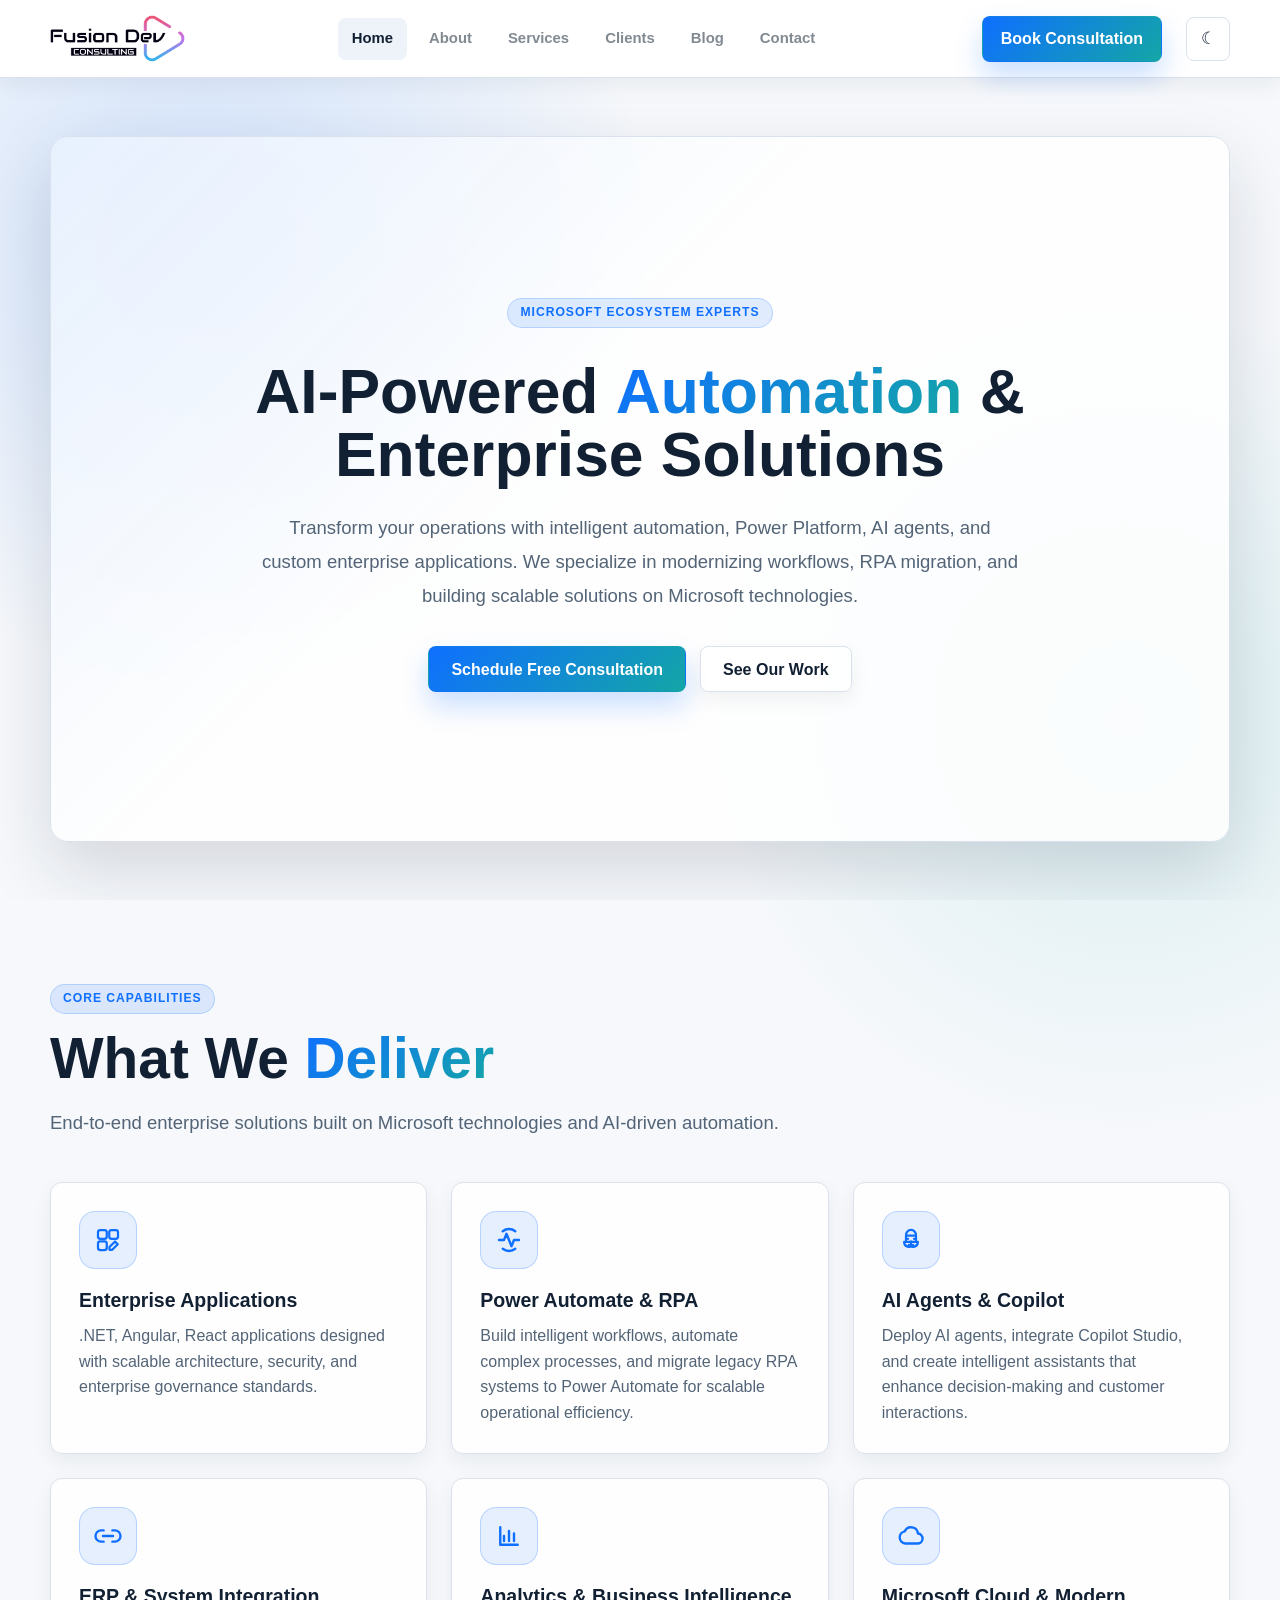
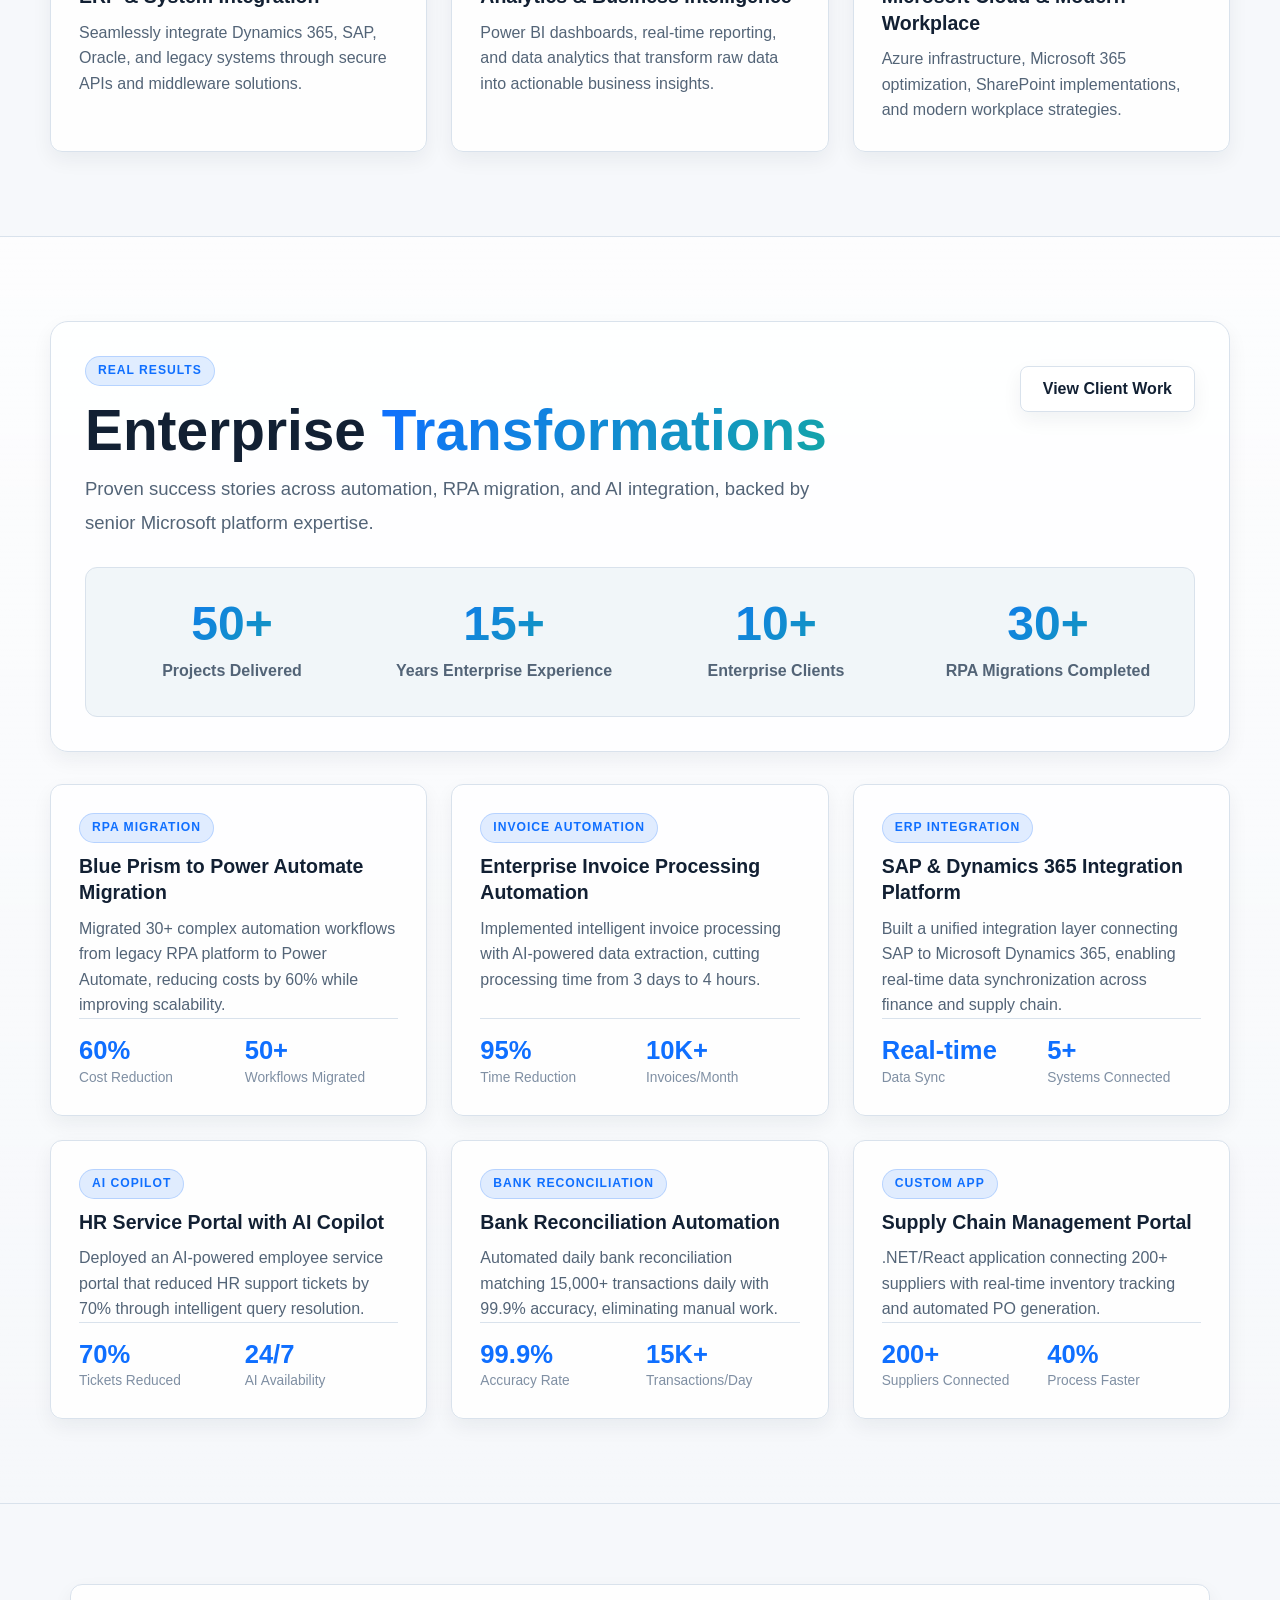
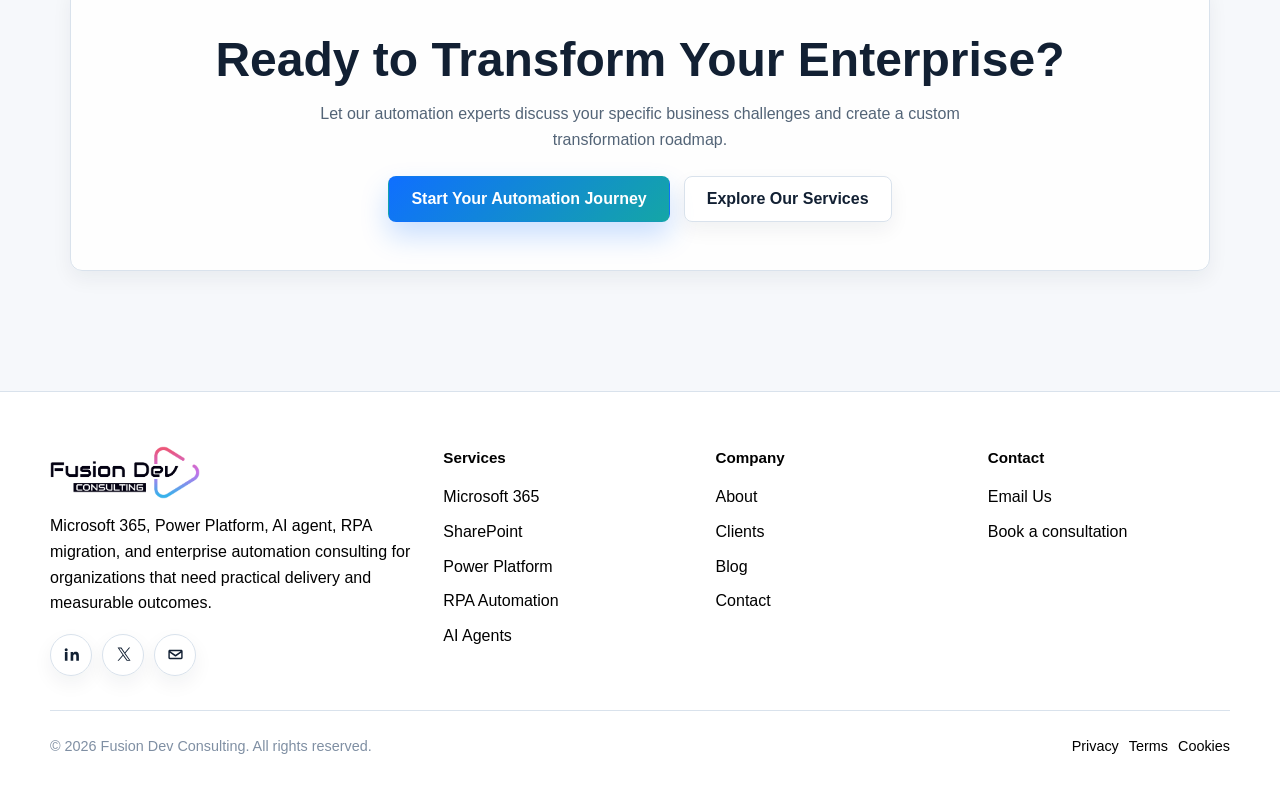
==== index.html @ 46ef92c8 "Add files via upload" ====
<!DOCTYPE html>
<html lang="en">
<head>
    <meta charset="UTF-8">
    <meta name="viewport" content="width=device-width, initial-scale=1.0">
    <title>Power Automate & AI Automation | Microsoft Enterprise Solutions | Fusion Dev</title>
    <meta name="description" content="Expert Microsoft Power Platform, RPA migration, and AI automation solutions for enterprise businesses. Power Automate, AI Agents, .NET development.">
    <link rel="stylesheet" href="style-premium.css">
</head>
<body>
    <!-- NAVIGATION -->
    <nav>
        <a href="index.html" class="nav-logo">
            <img src="Images/Logo.png" alt="Fusion Dev">
   
        </a>

        <ul class="nav-links">
            <li><a href="index.html">Home</a></li>
            <li><a href="about.html">About</a></li>
            <li><a href="services.html">Services</a></li>
            <li><a href="clients.html">Clients</a></li>
            <li><a href="https://www.fusiondevconsulting.ai/">Blog</a></li>
            <li><a href="contact.html">Contact</a></li>
        </ul>

        <a href="contact.html" class="nav-cta">Book Consultation</a>

        <button class="hamburger">
            <span></span>
            <span></span>
            <span></span>
        </button>
    </nav>

    <!-- HERO SECTION -->
    <section class="hero">
        <div class="hero-content">
            <span class="hero-pretitle">Microsoft Ecosystem Experts</span>
            <h1 class="hero-title">AI-Powered <strong>Automation</strong> & Enterprise Solutions</h1>
            <p class="hero-description">
                Transform your operations with intelligent automation, Power Platform, AI agents, and custom enterprise applications. We specialize in modernizing workflows, RPA migration, and building scalable solutions on Microsoft technologies.
            </p>
            <div class="hero-cta">
                <a href="contact.html" class="btn-primary">Schedule Free Consultation</a>
                <a href="#case-studies" class="btn-secondary">See Our Work</a>
            </div>
        </div>
    </section>

    <!-- SERVICES SECTION -->
    <section id="services">
        <div class="container">
            <span class="section-pretitle">Core Capabilities</span>
            <h2 class="section-title">What We <strong>Deliver</strong></h2>
            <p class="section-description">
                End-to-end enterprise solutions built on Microsoft technologies and AI-driven automation.
            </p>

            <div class="features-grid">
                <div class="feature-card">
                    <span class="feature-icon" data-icon="apps"></span>
                    <h3 class="feature-title">Enterprise Applications</h3>
                    <p class="feature-description">.NET, Angular, React applications designed with scalable architecture, security, and enterprise governance standards.</p>
                </div>
                <div class="feature-card">
                    <span class="feature-icon" data-icon="automate"></span>
                    <h3 class="feature-title">Power Automate & RPA</h3>
                    <p class="feature-description">Build intelligent workflows, automate complex processes, and migrate legacy RPA systems to Power Automate for scalable operational efficiency.</p>
                </div>

                <div class="feature-card">
                    <span class="feature-icon" data-icon="ai"></span>
                    <h3 class="feature-title">AI Agents & Copilot</h3>
                    <p class="feature-description">Deploy AI agents, integrate Copilot Studio, and create intelligent assistants that enhance decision-making and customer interactions.</p>
                </div>



                <div class="feature-card">
                    <span class="feature-icon" data-icon="integration"></span>
                    <h3 class="feature-title">ERP & System Integration</h3>
                    <p class="feature-description">Seamlessly integrate Dynamics 365, SAP, Oracle, and legacy systems through secure APIs and middleware solutions.</p>
                </div>

                <div class="feature-card">
                    <span class="feature-icon" data-icon="analytics"></span>
                    <h3 class="feature-title">Analytics & Business Intelligence</h3>
                    <p class="feature-description">Power BI dashboards, real-time reporting, and data analytics that transform raw data into actionable business insights.</p>
                </div>

                <div class="feature-card">
                    <span class="feature-icon" data-icon="cloud"></span>
                    <h3 class="feature-title">Microsoft Cloud & Modern Workplace</h3>
                    <p class="feature-description">Azure infrastructure, Microsoft 365 optimization, SharePoint implementations, and modern workplace strategies.</p>
                </div>
            </div>
        </div>
    </section>

    <!-- CASE STUDIES SECTION -->
    <section id="case-studies" class="case-studies-section">
        <div class="container">
            <div class="proof-panel">
                <div class="proof-header">
                    <div>
                        <span class="section-pretitle">Real Results</span>
                        <h2 class="section-title">Enterprise <strong>Transformations</strong></h2>
                        <p class="section-description">
                            Proven success stories across automation, RPA migration, and AI integration, backed by senior Microsoft platform expertise.
                        </p>
                    </div>
                    <a href="clients.html" class="btn-secondary">View Client Work</a>
                </div>

                <div class="trust-grid">
                    <div class="trust-item">
                        <div class="trust-number">50+</div>
                        <div class="trust-label">Projects Delivered</div>
                    </div>
                    <div class="trust-item">
                        <div class="trust-number">15+</div>
                        <div class="trust-label">Years Enterprise Experience</div>
                    </div>
                    <div class="trust-item">
                        <div class="trust-number">10+</div>
                        <div class="trust-label">Enterprise Clients</div>
                    </div>
                    <div class="trust-item">
                        <div class="trust-number">30+</div>
                        <div class="trust-label">RPA Migrations Completed</div>
                    </div>
                </div>
            </div>

            <div class="case-study-grid">
                <div class="case-study-card">
                    <span class="case-study-tag">RPA MIGRATION</span>
                    <h3 class="case-study-title">Blue Prism to Power Automate Migration</h3>
                    <p class="case-study-description">Migrated 30+ complex automation workflows from legacy RPA platform to Power Automate, reducing costs by 60% while improving scalability.</p>
                    <div class="case-study-result">
                        <div class="result-item">
                            <div class="result-metric">60%</div>
                            <div class="result-label">Cost Reduction</div>
                        </div>
                        <div class="result-item">
                            <div class="result-metric">50+</div>
                            <div class="result-label">Workflows Migrated</div>
                        </div>
                    </div>
                </div>

                <div class="case-study-card">
                    <span class="case-study-tag">INVOICE AUTOMATION</span>
                    <h3 class="case-study-title">Enterprise Invoice Processing Automation</h3>
                    <p class="case-study-description">Implemented intelligent invoice processing with AI-powered data extraction, cutting processing time from 3 days to 4 hours.</p>
                    <div class="case-study-result">
                        <div class="result-item">
                            <div class="result-metric">95%</div>
                            <div class="result-label">Time Reduction</div>
                        </div>
                        <div class="result-item">
                            <div class="result-metric">10K+</div>
                            <div class="result-label">Invoices/Month</div>
                        </div>
                    </div>
                </div>

                <div class="case-study-card">
                    <span class="case-study-tag">ERP INTEGRATION</span>
                    <h3 class="case-study-title">SAP & Dynamics 365 Integration Platform</h3>
                    <p class="case-study-description">Built a unified integration layer connecting SAP to Microsoft Dynamics 365, enabling real-time data synchronization across finance and supply chain.</p>
                    <div class="case-study-result">
                        <div class="result-item">
                            <div class="result-metric">Real-time</div>
                            <div class="result-label">Data Sync</div>
                        </div>
                        <div class="result-item">
                            <div class="result-metric">5+</div>
                            <div class="result-label">Systems Connected</div>
                        </div>
                    </div>
                </div>

                <div class="case-study-card">
                    <span class="case-study-tag">AI COPILOT</span>
                    <h3 class="case-study-title">HR Service Portal with AI Copilot</h3>
                    <p class="case-study-description">Deployed an AI-powered employee service portal that reduced HR support tickets by 70% through intelligent query resolution.</p>
                    <div class="case-study-result">
                        <div class="result-item">
                            <div class="result-metric">70%</div>
                            <div class="result-label">Tickets Reduced</div>
                        </div>
                        <div class="result-item">
                            <div class="result-metric">24/7</div>
                            <div class="result-label">AI Availability</div>
                        </div>
                    </div>
                </div>

                <div class="case-study-card">
                    <span class="case-study-tag">BANK RECONCILIATION</span>
                    <h3 class="case-study-title">Bank Reconciliation Automation</h3>
                    <p class="case-study-description">Automated daily bank reconciliation matching 15,000+ transactions daily with 99.9% accuracy, eliminating manual work.</p>
                    <div class="case-study-result">
                        <div class="result-item">
                            <div class="result-metric">99.9%</div>
                            <div class="result-label">Accuracy Rate</div>
                        </div>
                        <div class="result-item">
                            <div class="result-metric">15K+</div>
                            <div class="result-label">Transactions/Day</div>
                        </div>
                    </div>
                </div>

                <div class="case-study-card">
                    <span class="case-study-tag">CUSTOM APP</span>
                    <h3 class="case-study-title">Supply Chain Management Portal</h3>
                    <p class="case-study-description">.NET/React application connecting 200+ suppliers with real-time inventory tracking and automated PO generation.</p>
                    <div class="case-study-result">
                        <div class="result-item">
                            <div class="result-metric">200+</div>
                            <div class="result-label">Suppliers Connected</div>
                        </div>
                        <div class="result-item">
                            <div class="result-metric">40%</div>
                            <div class="result-label">Process Faster</div>
                        </div>
                    </div>
                </div>
            </div>
        </div>
    </section>

    <!-- CTA SECTION -->
    <section style="padding: 80px 0;">
        <div class="container">
            <div class="cta-section">
                <h2>Ready to Transform Your Enterprise?</h2>
                <p>Let our automation experts discuss your specific business challenges and create a custom transformation roadmap.</p>
                <div class="cta-buttons">
                    <a href="contact.html" class="btn-primary">Start Your Automation Journey</a>
                    <a href="contact.html" class="btn-secondary">Explore Our Services</a>
                </div>
            </div>
        </div>
    </section>

    <footer></footer>

<script src="main.js"></script>
</body>
</html>
---- style-premium.css ----
/* Fusion Dev - professional responsive website system */

:root {
    color-scheme: light;
    --bg-primary: #f6f8fb;
    --bg-secondary: #ffffff;
    --bg-soft: #edf3f8;
    --surface: rgba(255, 255, 255, 0.86);
    --surface-strong: #ffffff;
    --border: #d9e2ec;
    --border-strong: #c5d0dc;
    --text-primary: #122033;
    --text-secondary: #536477;
    --text-muted: #7f8fa3;
    --accent-primary: #0f6fff;
    --accent-hover: #0a5edb;
    --accent-secondary: #14a6a6;
    --success: #0f9f6e;
    --warning: #c78217;
    --shadow-sm: 0 8px 20px rgba(18, 32, 51, 0.06);
    --shadow-md: 0 18px 42px rgba(18, 32, 51, 0.10);
    --shadow-lg: 0 28px 70px rgba(18, 32, 51, 0.15);
    --radius-sm: 8px;
    --radius-md: 12px;
    --radius-lg: 18px;
    --container: 1180px;
    --font-display: Inter, -apple-system, BlinkMacSystemFont, "Segoe UI", sans-serif;
    --font-body: Inter, -apple-system, BlinkMacSystemFont, "Segoe UI", sans-serif;
    --gradient: linear-gradient(135deg, var(--accent-primary), var(--accent-secondary));
    --transition: 180ms ease;

    --bg: var(--bg-secondary);
    --bg2: var(--bg-soft);
    --text: var(--text-primary);
    --muted: var(--text-secondary);
    --dim: var(--text-muted);
    --accent: var(--accent-primary);
    --accent2: var(--accent-secondary);
    --radius: var(--radius-md);
    --shadow: var(--shadow-md);
    --glass-bg: var(--surface);
    --glass-border: var(--border);
}

:root[data-theme="dark"] {
    color-scheme: dark;
    --bg-primary: #0b111a;
    --bg-secondary: #111a26;
    --bg-soft: #172333;
    --surface: rgba(17, 26, 38, 0.88);
    --surface-strong: #142033;
    --border: #263648;
    --border-strong: #33465d;
    --text-primary: #edf5ff;
    --text-secondary: #b7c5d6;
    --text-muted: #8291a4;
    --accent-primary: #5d9dff;
    --accent-hover: #83b6ff;
    --accent-secondary: #28c6bd;
    --success: #38d28f;
    --warning: #f0b84d;
    --shadow-sm: 0 8px 20px rgba(0, 0, 0, 0.18);
    --shadow-md: 0 18px 42px rgba(0, 0, 0, 0.26);
    --shadow-lg: 0 28px 70px rgba(0, 0, 0, 0.36);
}

* {
    box-sizing: border-box;
    margin: 0;
    padding: 0;
}

html {
    scroll-behavior: smooth;
}

body {
    min-height: 100vh;
    font-family: var(--font-body);
    color: var(--text-primary);
    line-height: 1.6;
    background:
        radial-gradient(circle at 16% 6%, rgba(15, 111, 255, 0.16), transparent 28rem),
        radial-gradient(circle at 88% 18%, rgba(20, 166, 166, 0.12), transparent 26rem),
        var(--bg-primary);
    overflow-x: hidden;
}

a {
    color: inherit;
}

img {
    max-width: 100%;
}

.container {
    width: min(var(--container), calc(100% - 40px));
    margin-inline: auto;
}

nav {
    position: sticky;
    top: 0;
    z-index: 1000;
    display: flex;
    align-items: center;
    gap: 24px;
    min-height: 78px;
    padding: 12px max(20px, calc((100vw - var(--container)) / 2));
    background: #ffffff;
    border-bottom: 1px solid var(--border);
    backdrop-filter: blur(18px);
    box-shadow: var(--shadow-sm);
}

.nav-logo {
    display: inline-flex;
    align-items: center;
    gap: 10px;
    min-width: max-content;
    color: var(--text-primary);
    text-decoration: none;
    font-weight: 800;
}

.nav-logo img {
    width: auto;
    height: 48px;
    object-fit: contain;
}

.nav-logo span {
    color: var(--accent-primary);
}

.nav-links {
    display: flex;
    align-items: center;
    justify-content: center;
    gap: 8px;
    flex: 1;
    list-style: none;
}

    .nav-links a {
        display: inline-flex;
        align-items: center;
        justify-content: center;
        min-height: 42px;
        padding: 0 14px;
        border-radius: var(--radius-sm);
        color: #818991;
        text-decoration: none;
        font-size: 0.93rem;
        font-weight: 700;
        transition: color var(--transition), background var(--transition);
    }

.nav-links a:hover,
.nav-links a[aria-current="page"] {
    color: var(--text-primary);
    background: var(--bg-soft);
}

.nav-cta,
.btn-primary,
.btn-secondary,
.btn-submit,
.newsletter-form button {
    display: inline-flex;
    align-items: center;
    justify-content: center;
    min-height: 46px;
    border-radius: var(--radius-sm);
    font-weight: 800;
    text-decoration: none;
    transition: transform var(--transition), box-shadow var(--transition), background var(--transition);
}

.nav-cta,
.btn-primary,
.btn-submit,
.newsletter-form button {
    border: 1px solid transparent;
    color: #ffffff;
    background: var(--gradient);
    box-shadow: 0 14px 28px rgba(15, 111, 255, 0.22);
}

.nav-cta {
    padding: 0 18px;
}

.btn-primary,
.btn-secondary {
    padding: 0 22px;
}

.btn-secondary {
    color: var(--text-primary);
    background: var(--surface);
    border: 1px solid var(--border);
    box-shadow: var(--shadow-sm);
}

.nav-cta:hover,
.btn-primary:hover,
.btn-secondary:hover,
.btn-submit:hover,
.newsletter-form button:hover {
    transform: translateY(-2px);
    box-shadow: var(--shadow-md);
}

.theme-toggle,
.hamburger {
    flex: 0 0 auto;
    width: 44px;
    height: 44px;
    border-radius: var(--radius-sm);
    border: 1px solid var(--border);
    color: var(--text-primary);
    background: var(--surface);
    cursor: pointer;
    transition: background var(--transition), transform var(--transition);
}

.theme-toggle {
    display: inline-grid;
    place-items: center;
    font-size: 1.08rem;
}

.theme-toggle:hover,
.hamburger:hover {
    background: var(--bg-soft);
    transform: translateY(-1px);
}

.hamburger {
    display: none;
    position: relative;
}

.hamburger span {
    position: absolute;
    left: 11px;
    width: 20px;
    height: 2px;
    border-radius: 999px;
    background: var(--text-primary);
    transition: transform var(--transition), opacity var(--transition), top var(--transition);
}

.hamburger span:nth-child(1) { top: 14px; }
.hamburger span:nth-child(2) { top: 21px; }
.hamburger span:nth-child(3) { top: 28px; }
.hamburger.is-open span:nth-child(1) { top: 21px; transform: rotate(45deg); }
.hamburger.is-open span:nth-child(2) { opacity: 0; }
.hamburger.is-open span:nth-child(3) { top: 21px; transform: rotate(-45deg); }

section,
.contact-section,
.discovery-section,
.blog-grid,
.case-studies,
.clients-logo-grid,
.clients-intro,
.blog-intro,
.testimonials-section,
.industries-section,
.faq-section,
.stats-grid {
    padding-block: 84px;
}

.hero {
    position: relative;
    min-height: calc(100vh - 78px);
    display: grid;
    align-items: center;
    padding: 96px 20px 84px;
    overflow: hidden;
}

.hero::before {
    content: "";
    position: absolute;
    inset: 7% max(24px, calc((100vw - var(--container)) / 2));
    border: 1px solid var(--border);
    border-radius: var(--radius-lg);
    background:
        linear-gradient(135deg, rgba(15, 111, 255, 0.08), transparent 42%),
        var(--surface);
    box-shadow: var(--shadow-lg);
    z-index: -1;
}

.hero-content {
    width: min(920px, calc(100% - 40px));
    margin-inline: auto;
    text-align: center;
}

.hero-pretitle,
.section-pretitle,
.section-label,
.page-hero-label,
.case-study-tag,
.article-category {
    display: inline-flex;
    align-items: center;
    width: fit-content;
    min-height: 30px;
    padding: 0 12px;
    border-radius: 999px;
    color: var(--accent-primary);
    background: color-mix(in srgb, var(--accent-primary) 12%, transparent);
    border: 1px solid color-mix(in srgb, var(--accent-primary) 20%, transparent);
    font-size: 0.76rem;
    font-weight: 900;
    letter-spacing: 0.08em;
    text-transform: uppercase;
    margin-bottom:10px;
}

.hero-title,
.page-hero h1,
.section-title {
    font-family: var(--font-display);
    color: var(--text-primary);
    line-height: 1.02;
    letter-spacing: 0;
    font-weight: 900;
}

.hero-title {
    margin-top: 22px;
    margin-bottom: 24px;
    font-size: clamp(3rem, 7vw, 3.9rem);
}

.hero-title strong,
.section-title strong,
.stat-number,
.trust-number,
.timeline-year {
    color: transparent;
    background: var(--gradient);
    -webkit-background-clip: text;
    background-clip: text;
}

.hero-description,
.section-description,
.page-hero p {
    color: var(--text-secondary);
    font-size: clamp(1rem, 1.6vw, 1.16rem);
    line-height: 1.82;
}

.hero-description {
    max-width: 760px;
    margin: 0 auto 34px;
}

.hero-cta,
.cta-buttons {
    display: flex;
    align-items: center;
    justify-content: center;
    gap: 14px;
    flex-wrap: wrap;
}

.page-hero {
    padding: 92px 20px 76px;
    text-align: center;
    background:
        linear-gradient(180deg, color-mix(in srgb, var(--bg-secondary) 70%, transparent), transparent),
        var(--bg-primary);
    border-bottom: 1px solid var(--border);
}

.page-hero h1 {
    max-width: 920px;
    margin: 18px auto;
    font-size: clamp(2.4rem, 6vw, 3.7rem);
}

.page-hero p {
    max-width: 760px;
    margin: 0 auto;
}

.section-pretitle,
.section-label {
    margin-bottom: 16px;
}

.section-title {
    max-width: 900px;
    margin-bottom: 18px;
    font-size: clamp(2rem, 4.6vw, 3.55rem);
}

.section-description {
    max-width: 760px;
    margin-bottom: 42px;
}

.features-grid,
.case-study-grid,
.services-grid,
.values-grid,
.why-grid,
.articles-grid,
.testimonials-grid,
.industries-grid,
.case-studies-grid,
.logo-grid,
.trust-grid,
.stats-grid,
.faq-grid {
    display: grid;
    gap: 24px;
}

.features-grid,
.case-study-grid,
.articles-grid {
    grid-template-columns: repeat(3, minmax(0, 1fr));
}

.services-grid,
.case-studies-grid,
.consultants-grid,
.contact-section,
.discovery-section,
.faq-grid {
    grid-template-columns: repeat(2, minmax(0, 1fr));
}

.values-grid,
.why-grid,
.testimonials-grid {
    grid-template-columns: repeat(3, minmax(0, 1fr));
}

.industries-grid,
.trust-grid,
.stats-grid {
    grid-template-columns: repeat(4, minmax(0, 1fr));
}

.logo-grid {
    grid-template-columns: repeat(5, minmax(0, 1fr));
}

.feature-card,
.case-study-card,
.service-detail,
.value-item,
.why-section,
.why-item,
.article-card,
.featured-article,
.testimonial,
.industry-item,
.case-study,
.client-logo,
.consultant-card,
.consult-card,
.contact-form,
.disc-card,
.faq-item,
.use-cases,
.cta-section,
.newsletter-section,
.tech-badge {
    background: var(--surface);
    border: 1px solid var(--border);
    border-radius: var(--radius-md);
    box-shadow: var(--shadow-sm);
}

.feature-card,
.case-study-card,
.service-detail,
.value-item,
.article-card,
.testimonial,
.industry-item,
.case-study,
.client-logo,
.consultant-card,
.faq-item,
.tech-badge {
    transition: transform var(--transition), box-shadow var(--transition), border-color var(--transition);
}

.feature-card:hover,
.case-study-card:hover,
.service-detail:hover,
.value-item:hover,
.article-card:hover,
.testimonial:hover,
.industry-item:hover,
.case-study:hover,
.client-logo:hover,
.consultant-card:hover,
.faq-item:hover,
.tech-badge:hover {
    transform: translateY(-5px);
    border-color: var(--border-strong);
    box-shadow: var(--shadow-md);
}

.feature-card,
.case-study-card,
.service-detail,
.value-item,
.testimonial,
.industry-item,
.faq-item {
    padding: 28px;
}

.values-grid {
    align-items: stretch;
}

.value-item {
    display: flex;
    flex-direction: column;
    min-height: 100%;
}

.case-studies-section {
    background:
        linear-gradient(180deg, color-mix(in srgb, var(--bg-secondary) 76%, transparent), transparent),
        var(--bg-primary);
    border-block: 1px solid var(--border);
}

.proof-panel {
    padding: 34px;
    margin-bottom: 32px;
    border: 1px solid var(--border);
    border-radius: var(--radius-lg);
    background: var(--surface);
    box-shadow: var(--shadow-sm);
}

.proof-header {
    display: flex;
    align-items: flex-start;
    justify-content: space-between;
    gap: 28px;
    margin-bottom: 28px;
}

.proof-header .section-title {
    margin-bottom: 12px;
}

.proof-header .section-description {
    margin-bottom: 0;
}

.proof-header .btn-secondary {
    flex: 0 0 auto;
    margin-top: 10px;
}

.feature-icon,
.service-icon-lg,
.value-icon,
.why-item-icon,
.industry-icon,
.article-image,
.featured-image,
.about-hero-visual,
.disc-icon {
    display: block;
    color: var(--accent-primary);
    font-size: 2.4rem;
    line-height: 1;
    margin-bottom: 18px;
}

.feature-icon {
    display: inline-grid;
    place-items: center;
    width: 58px;
    min-width: 58px;
    height: 58px;
    padding: 0;
    border-radius: 16px;
    color: var(--accent-primary);
    background: color-mix(in srgb, var(--accent-primary) 10%, transparent);
    border: 1px solid color-mix(in srgb, var(--accent-primary) 22%, transparent);
}

.service-icon-lg,
.value-icon,
.why-item-icon,
.industry-icon {
    display: inline-grid;
    place-items: center;
    width: 58px;
    min-width: 58px;
    height: 58px;
    padding: 0;
    border-radius: 16px;
    color: var(--accent-primary);
    background: color-mix(in srgb, var(--accent-primary) 10%, transparent);
    border: 1px solid color-mix(in srgb, var(--accent-primary) 22%, transparent);
}

.feature-icon[data-icon],
.service-icon-lg[data-icon],
.value-icon[data-icon],
.why-item-icon[data-icon],
.industry-icon[data-icon] {
    display: inline-grid !important;
    place-items: center !important;
    width: 58px !important;
    min-width: 58px !important;
    height: 58px !important;
    padding: 0 !important;
    border-radius: 16px !important;
}

.feature-icon svg,
.service-icon-lg svg,
.value-icon svg,
.why-item-icon svg,
.industry-icon svg {
    width: 30px;
    height: 30px;
}

.article-image,
.featured-image,
.about-hero-visual {
    font-weight: 900;
    letter-spacing: 0.08em;
}

.article-image {
    font-size: 1.15rem;
}

.featured-image {
    font-size: 3.2rem;
}

.article-image svg,
.featured-image svg,
.about-hero-visual svg {
    width: 52px;
    height: 52px;
}

.feature-title,
.case-study-title,
.service-detail h3,
.value-item h3,
.why-item h3,
.industry-item h3,
.article-title,
.consultant-header h3,
.timeline-content h3,
.faq-item h3 {
    color: var(--text-primary);
    font-size: 1.22rem;
    line-height: 1.35;
    font-weight: 850;
    margin-bottom: 10px;
}

.feature-description,
.case-study-description,
.service-detail p,
.value-item p,
.why-item p,
.industry-item p,
.article-excerpt,
.testimonial-text,
.case-study-problem p,
.case-study-solution p,
.timeline-content p,
.faq-item p,
.consultant-bio,
.use-case-item,
.form-subtitle {
    color: var(--text-secondary);
}

.trust-section,
.clients-intro,
.blog-intro,
.testimonials-section,
.values-section,
.discovery-section {
    background: color-mix(in srgb, var(--bg-secondary) 58%, transparent);
    border-block: 1px solid var(--border);
}

.trust-item,
.stat-item,
.why-item {
    text-align: center;
}

.trust-grid {
    padding: 22px;
    border: 1px solid var(--border);
    border-radius: var(--radius-md);
    background: color-mix(in srgb, var(--bg-soft) 76%, transparent);
}

.trust-item {
    padding: 10px;
}

.trust-number,
.stat-number {
    font-size: clamp(2rem, 4vw, 3rem);
    line-height: 1;
    font-weight: 900;
    margin-bottom: 10px;
}

.trust-label,
.stat-label {
    color: var(--text-secondary);
    font-weight: 700;
}

.case-study-result,
.results-list,
.service-features {
    display: grid;
    gap: 12px;
}

.case-study-result {
    grid-template-columns: repeat(2, minmax(0, 1fr));
    padding-top: 18px;
    margin-top: auto;
    border-top: 1px solid var(--border);
}

.case-study-card {
    display: flex;
    flex-direction: column;
    min-height: 100%;
}

.case-study-description {
    flex: 1;
}

.result-metric {
    color: var(--accent-primary);
    font-size: clamp(1.3rem, 2vw, 1.7rem);
    line-height: 1.08;
    font-weight: 900;
    white-space: nowrap;
}

.result-label,
.article-meta,
.client-logo-type {
    color: var(--text-muted);
    font-size: 0.86rem;
}

.case-study-result .result-item {
    display: block;
    min-width: 0;
}

.case-study-result .result-item::before {
    content: none;
}

.case-study-result .result-label {
    margin-top: 4px;
    line-height: 1.3;
}

.service-features {
    list-style: none;
    margin: 20px 0;
}

.service-features li,
.result-item,
.use-case-item,
.disc-detail {
    display: flex;
    gap: 10px;
    align-items: flex-start;
}

.service-features li::before,
.result-item::before,
.use-case-item::before {
    content: "✓";
    color: var(--success);
    font-weight: 900;
}

.use-case-item::before {
    content: "→";
    color: var(--accent-primary);
}

.use-cases {
    padding: 18px;
    background: var(--bg-soft);
}

.use-cases h4,
.case-study-problem h4,
.case-study-solution h4,
.case-study-results h4,
.ci-text h4,
.form-group label {
    color: var(--accent-primary);
    font-size: 0.76rem;
    font-weight: 900;
    letter-spacing: 0.08em;
    text-transform: uppercase;
    margin-bottom: 8px;
}

.why-section,
.cta-section,
.newsletter-section {
    width: min(var(--container), calc(100% - 40px));
    margin-inline: auto;
    padding: 48px;
}

.why-section,
.cta-section {
    text-align: center;
}

.cta-section h2,
.why-section h2,
.newsletter-section h3 {
    font-size: clamp(1.8rem, 4vw, 3rem);
    line-height: 1.12;
    margin-bottom: 14px;
}

.cta-section p,
.newsletter-section p {
    max-width: 720px;
    margin: 0 auto 24px;
    color: var(--text-secondary);
}

.about-hero,
.clients-intro,
.blog-intro {
    width: min(var(--container), calc(100% - 40px));
    margin-inline: auto;
}

.about-hero {
    display: grid;
    grid-template-columns: minmax(0, 1.25fr) minmax(220px, 0.75fr);
    gap: 48px;
    align-items: center;
}

.about-hero-visual {
    display: grid;
    place-items: center;
    min-height: 260px;
    margin: 0;
    border-radius: var(--radius-lg);
    background: var(--surface);
    border: 1px solid var(--border);
    box-shadow: var(--shadow-sm);
    font-size: 5rem;
}

.consultants-section,
.timeline,
.blog-grid,
.case-studies,
.industries-section,
.faq-section {
    background: transparent;
}

.consultants-grid {
    display: grid;
    gap: 24px;
    margin-top: 34px;
}

.consultant-card {
    overflow: hidden;
}

.consultant-header {
    padding: 32px 28px;
    text-align: center;
    background: color-mix(in srgb, var(--accent-primary) 9%, transparent);
    border-bottom: 1px solid var(--border);
}

.consultant-avatar,
.testimonial-avatar,
.consult-av {
    display: grid;
    place-items: center;
    border-radius: 999px;
    color: white;
    background: var(--gradient);
    font-weight: 900;
}

.consultant-avatar {
    width: 104px;
    height: 104px;
    margin: 0 auto 16px;
    font-size: 1.8rem;
}

.consultant-bio {
    padding: 28px;
}

.expertise-list,
.social-links,
.footer-social,
.footer-legal {
    display: flex;
    gap: 10px;
    flex-wrap: wrap;
}

.expertise-tag {
    padding: 7px 10px;
    border-radius: 999px;
    color: var(--accent-primary);
    background: color-mix(in srgb, var(--accent-primary) 10%, transparent);
    font-size: 0.8rem;
    font-weight: 800;
}

.social-link,
.footer-social a {
    display: grid;
    place-items: center;
    min-width: 38px;
    height: 38px;
    padding: 0 10px;
    border-radius: 999px;
    color: var(--text-primary);
    background: var(--bg-soft);
    border: 1px solid var(--border);
    text-decoration: none;
}

.social-link svg {
    width: 18px;
    height: 18px;
    fill: currentColor;
}

.social-link:hover {
    color: #ffffff;
    background: var(--gradient);
    border-color: transparent;
}

.timeline {
    width: min(var(--container), calc(100% - 40px));
    margin-inline: auto;
}

.timeline-item {
    display: grid;
    grid-template-columns: 160px 1fr;
    gap: 32px;
    padding: 26px 0;
    border-bottom: 1px solid var(--border);
}

.timeline-year {
    font-size: 2.1rem;
    font-weight: 900;
}

.blog-controls {
    display: flex;
    justify-content: center;
    padding: 28px 20px;
    background: var(--bg-secondary);
    border-bottom: 1px solid var(--border);
}

.category-filter {
    display: flex;
    gap: 10px;
    flex-wrap: wrap;
    justify-content: center;
}

.category-btn {
    min-height: 40px;
    padding: 0 14px;
    border: 1px solid var(--border);
    border-radius: 999px;
    color: var(--text-secondary);
    background: var(--surface);
    font-weight: 800;
    cursor: pointer;
}

.category-btn:hover,
.category-btn.active {
    color: #ffffff;
    background: var(--gradient);
    border-color: transparent;
}

.featured-article {
    display: grid;
    grid-template-columns: 0.9fr 1.1fr;
    gap: 34px;
    align-items: center;
    padding: 36px;
    margin-bottom: 36px;
}

.article-card {
    overflow: hidden;
}

.article-image {
    display: grid;
    place-items: center;
    height: 180px;
    margin: 0;
    background: color-mix(in srgb, var(--accent-primary) 11%, transparent);
    border-bottom: 1px solid var(--border);
}

.article-content,
.case-study-body,
.case-study-header {
    padding: 24px;
}

.article-meta {
    display: flex;
    justify-content: space-between;
    gap: 10px;
    padding-top: 16px;
    margin-top: 18px;
    border-top: 1px solid var(--border);
}

.read-more {
    display: inline-flex;
    width: fit-content;
    margin-top: 18px;
    color: var(--accent-primary);
    text-decoration: none;
    font-weight: 900;
}

.newsletter-form {
    display: flex;
    gap: 10px;
    max-width: 520px;
    margin: 0 auto;
}

.newsletter-form input,
.form-group input,
.form-group select,
.form-group textarea {
    width: 100%;
    min-height: 46px;
    padding: 0 14px;
    border: 1px solid var(--border);
    border-radius: var(--radius-sm);
    color: var(--text-primary);
    background: var(--bg-secondary);
    font: inherit;
    outline: none;
}

.form-group textarea {
    min-height: 130px;
    padding-top: 12px;
    resize: vertical;
}

.newsletter-form input:focus,
.form-group input:focus,
.form-group select:focus,
.form-group textarea:focus {
    border-color: var(--accent-primary);
    box-shadow: 0 0 0 4px color-mix(in srgb, var(--accent-primary) 14%, transparent);
}

.client-logo {
    min-height: 118px;
    display: grid;
    place-items: center;
    padding: 18px;
    text-align: center;
}

.client-logo-name {
    color: var(--text-primary);
    font-weight: 900;
}

.testimonial-avatar,
.consult-av {
    width: 52px;
    height: 52px;
    flex: 0 0 52px;
}

.testimonial-author,
.consult-card,
.contact-detail {
    display: flex;
    gap: 14px;
    align-items: center;
}

.contact-section,
.discovery-section {
    width: min(var(--container), calc(100% - 40px));
    margin-inline: auto;
    display: grid;
    gap: 42px;
    border-bottom: 0;
}

.contact-form {
    padding: 32px;
}

.form-title {
    font-size: 1.5rem;
    font-weight: 900;
}

.form-row,
.budget-grid {
    display: grid;
    grid-template-columns: repeat(2, minmax(0, 1fr));
    gap: 14px;
}

.form-group {
    display: grid;
    gap: 7px;
    margin-bottom: 16px;
}

.budget-opt input {
    position: absolute;
    opacity: 0;
}

.budget-opt label {
    display: grid;
    place-items: center;
    min-height: 44px;
    padding: 8px;
    border: 1px solid var(--border);
    border-radius: var(--radius-sm);
    color: var(--text-secondary);
    background: var(--bg-secondary);
    text-align: center;
    cursor: pointer;
}

.budget-opt input:checked + label {
    color: var(--accent-primary);
    border-color: var(--accent-primary);
    background: color-mix(in srgb, var(--accent-primary) 10%, transparent);
}

.btn-submit {
    width: 100%;
    border: 0;
    cursor: pointer;
}

.available-badge {
    display: inline-flex;
    align-items: center;
    gap: 9px;
    padding: 7px 12px;
    border-radius: 999px;
    color: var(--success);
    background: color-mix(in srgb, var(--success) 10%, transparent);
    border: 1px solid color-mix(in srgb, var(--success) 22%, transparent);
    font-weight: 800;
}

.avail-dot {
    width: 8px;
    height: 8px;
    border-radius: 999px;
    background: var(--success);
}

.disc-card {
    padding: 32px;
    text-align: center;
}

footer {
    margin-top: 40px;
    padding: 54px max(20px, calc((100vw - var(--container)) / 2)) 30px;
    color: black;
    background: white;
    border-top: 1px solid var(--border);
}

.footer-container,
.footer-top,
.footer-content {
    display: grid;
    grid-template-columns: 1.5fr repeat(3, 1fr);
    gap: 30px;
    width: min(var(--container), 100%);
    margin-inline: auto;
}

.footer-section h3,
.footer-col h4 {
    color: black;
    font-size: 0.95rem;
    margin-bottom: 14px;
}

.footer-brand-block p {
    max-width: 430px;
}

.footer-logo {
    display: inline-flex;
    align-items: center;
    gap: 10px;
    color: var(--text-primary);
    text-decoration: none;
    font-weight: 900;
    margin-bottom: 14px;
}

.footer-logo img,
.footer-brand img {
    width: 150px;
    height: auto;
}

.footer-links,
.footer-col ul {
    display: grid;
    gap: 9px;
    list-style: none;
}

    .footer-links a,
    .footer-col a,
    .footer-legal a {
        color: black;
        text-decoration: none;
        transition: color var(--transition);
    }

.footer-links a:hover,
.footer-col a:hover,
.footer-legal a:hover {
    color: var(--accent-primary);
}

.footer-social {
    margin-top: 18px;
}

.footer-social a {
    width: 42px;
    min-width: 42px;
    height: 42px;
    padding: 0;
    color: var(--text-primary);
    background: var(--surface);
    border: 1px solid var(--border);
    box-shadow: var(--shadow-sm);
    transition: transform var(--transition), color var(--transition), border-color var(--transition), background var(--transition);
}

.footer-social a:hover {
    color: #ffffff;
    background: var(--gradient);
    border-color: transparent;
    transform: translateY(-2px);
}

.footer-social svg {
    width: 19px;
    height: 19px;
    fill: currentColor;
}

.footer-contact-list a {
    overflow-wrap: anywhere;
}

.footer-badge {
    display: inline-flex;
    width: fit-content;
    min-height: 30px;
    align-items: center;
    padding: 0 10px;
    border-radius: 999px;
    color: var(--success);
    background: color-mix(in srgb, var(--success) 10%, transparent);
    border: 1px solid color-mix(in srgb, var(--success) 22%, transparent);
    font-size: 0.82rem;
    font-weight: 800;
}

.footer-bottom {
    display: flex;
    justify-content: space-between;
    gap: 20px;
    flex-wrap: wrap;
    width: min(var(--container), 100%);
    margin: 34px auto 0;
    padding-top: 24px;
    border-top: 1px solid var(--border);
    color: var(--text-muted);
    font-size: 0.9rem;
}

.reveal {
    opacity: 0;
    transform: translateY(18px);
    transition: opacity 520ms ease, transform 520ms ease;
}

.reveal.is-visible {
    opacity: 1;
    transform: none;
}

@media (max-width: 1100px) {
    .features-grid,
    .case-study-grid,
    .articles-grid,
    .values-grid,
    .why-grid,
    .testimonials-grid,
    .industries-grid,
    .trust-grid,
    .stats-grid,
    .logo-grid {
        grid-template-columns: repeat(2, minmax(0, 1fr));
    }
}

@media (max-width: 840px) {
    nav {
        min-height: 70px;
        padding-inline: 20px;
    }

    .nav-logo img {
        height: 42px;
    }

    .hamburger {
        display: inline-block;
    }

    .nav-links {
        position: fixed;
        top: 70px;
        left: 0;
        right: 0;
        display: grid;
        align-content: start;
        gap: 8px;
        height: calc(100vh - 70px);
        padding: 22px 20px;
        background: var(--bg-secondary);
        border-top: 1px solid var(--border);
        transform: translateX(100%);
        transition: transform 220ms ease;
    }

    .nav-links.is-open {
        transform: translateX(0);
    }

    .nav-links a {
        justify-content: flex-start;
        min-height: 50px;
        padding-inline: 16px;
    }

    .nav-links .nav-cta {
        justify-content: center;
        margin-top: 8px;
    }

    .hero {
        min-height: auto;
        padding-top: 82px;
    }

    .hero::before {
        inset: 20px;
    }

    .about-hero,
    .featured-article,
    .services-grid,
    .case-studies-grid,
    .consultants-grid,
    .contact-section,
    .discovery-section,
    .faq-grid,
    .footer-container,
    .footer-top,
    .footer-content {
        grid-template-columns: 1fr;
    }

    .timeline-item {
        grid-template-columns: 1fr;
        gap: 8px;
    }

    .proof-header {
        display: block;
    }

    .proof-header .btn-secondary {
        margin-top: 20px;
    }
}

@media (max-width: 620px) {
    .container,
    .about-hero,
    .timeline,
    .contact-section,
    .discovery-section,
    .why-section,
    .cta-section,
    .newsletter-section {
        width: min(100% - 28px, var(--container));
    }

    section,
    .contact-section,
    .discovery-section,
    .blog-grid,
    .case-studies,
    .clients-logo-grid,
    .clients-intro,
    .blog-intro,
    .testimonials-section,
    .industries-section,
    .faq-section,
    .stats-grid {
        padding-block: 58px;
    }

    .features-grid,
    .case-study-grid,
    .articles-grid,
    .values-grid,
    .why-grid,
    .testimonials-grid,
    .industries-grid,
    .trust-grid,
    .stats-grid,
    .logo-grid,
    .form-row,
    .budget-grid {
        grid-template-columns: 1fr;
    }

    .hero-title {
        font-size: clamp(2.35rem, 13vw, 3.4rem);
    }

    .hero-cta,
    .cta-buttons,
    .newsletter-form {
        flex-direction: column;
    }

    .btn-primary,
    .btn-secondary,
    .newsletter-form button {
        width: 100%;
    }

    .feature-card,
    .case-study-card,
    .service-detail,
    .value-item,
    .testimonial,
    .industry-item,
    .faq-item,
    .contact-form,
    .featured-article,
    .why-section,
    .cta-section,
    .newsletter-section {
        padding: 22px;
    }

    .proof-panel {
        padding: 22px;
    }

    .footer-bottom {
        flex-direction: column;
    }
}
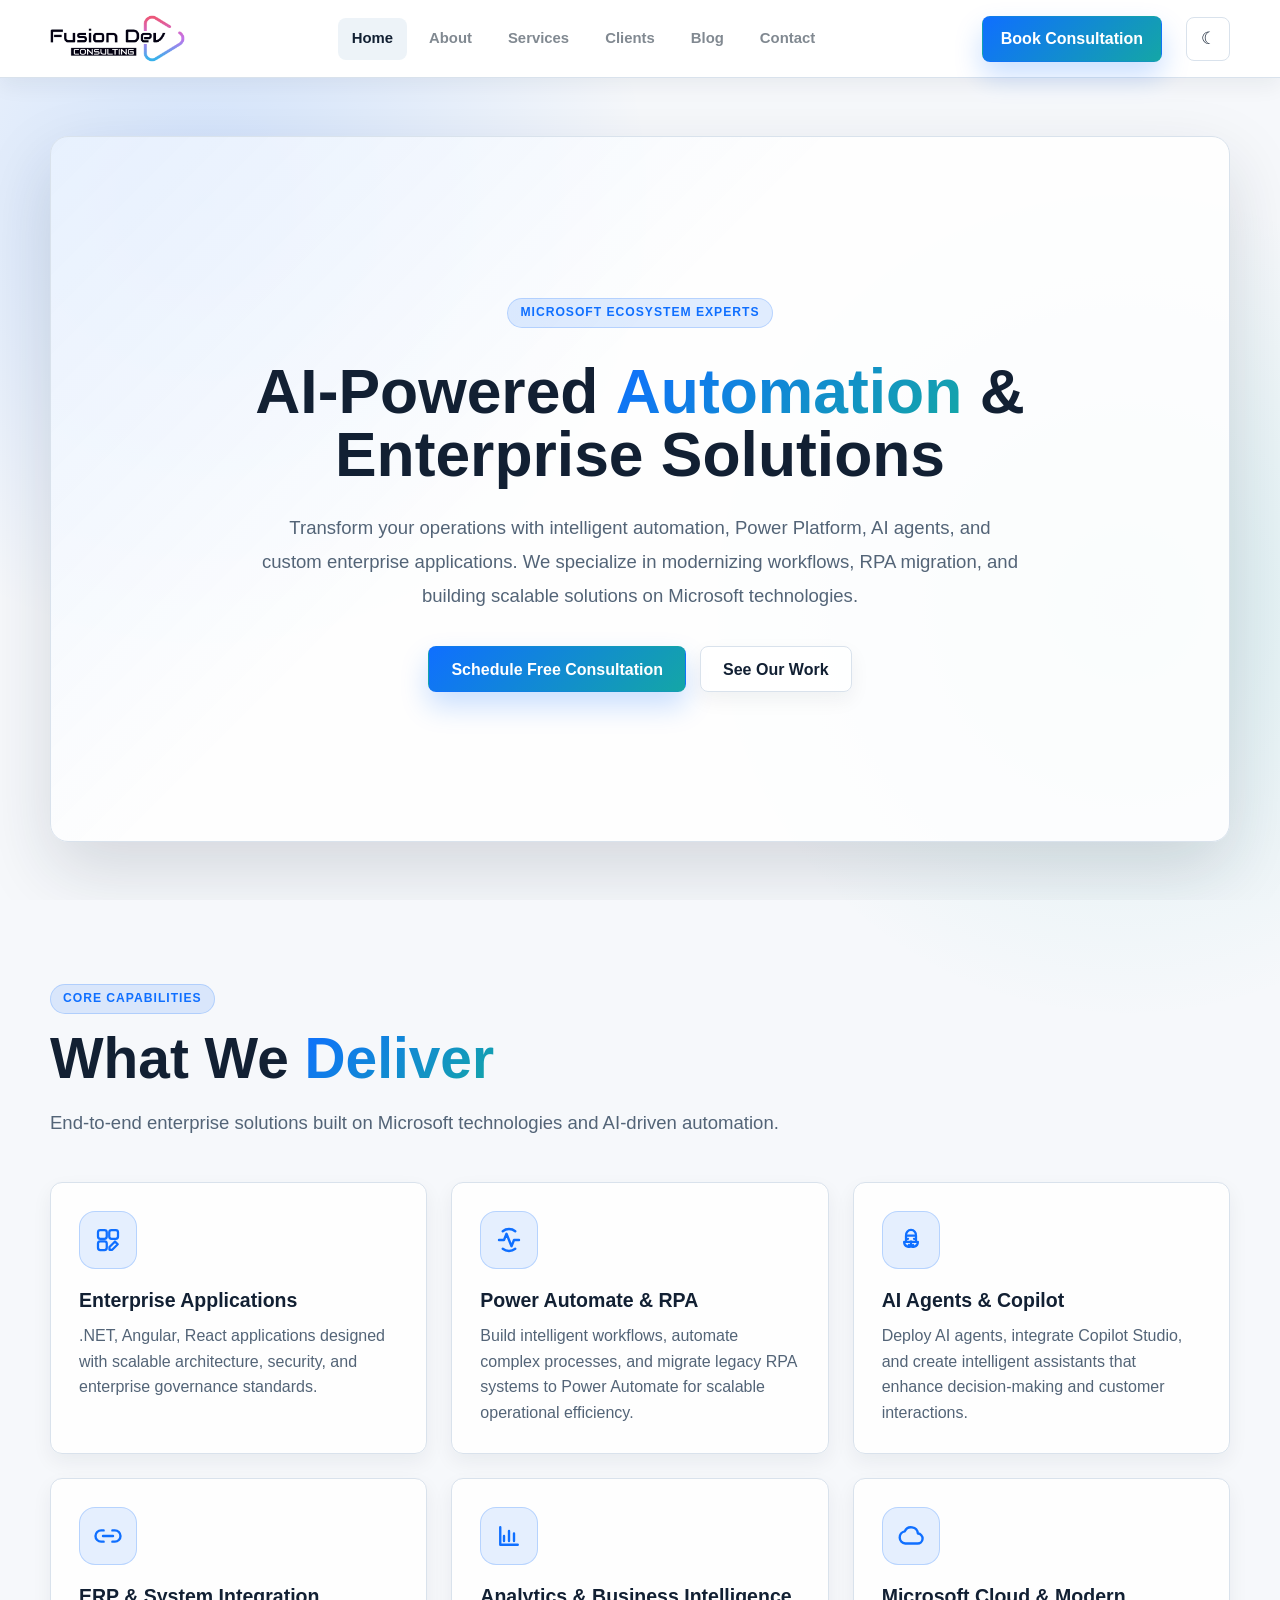
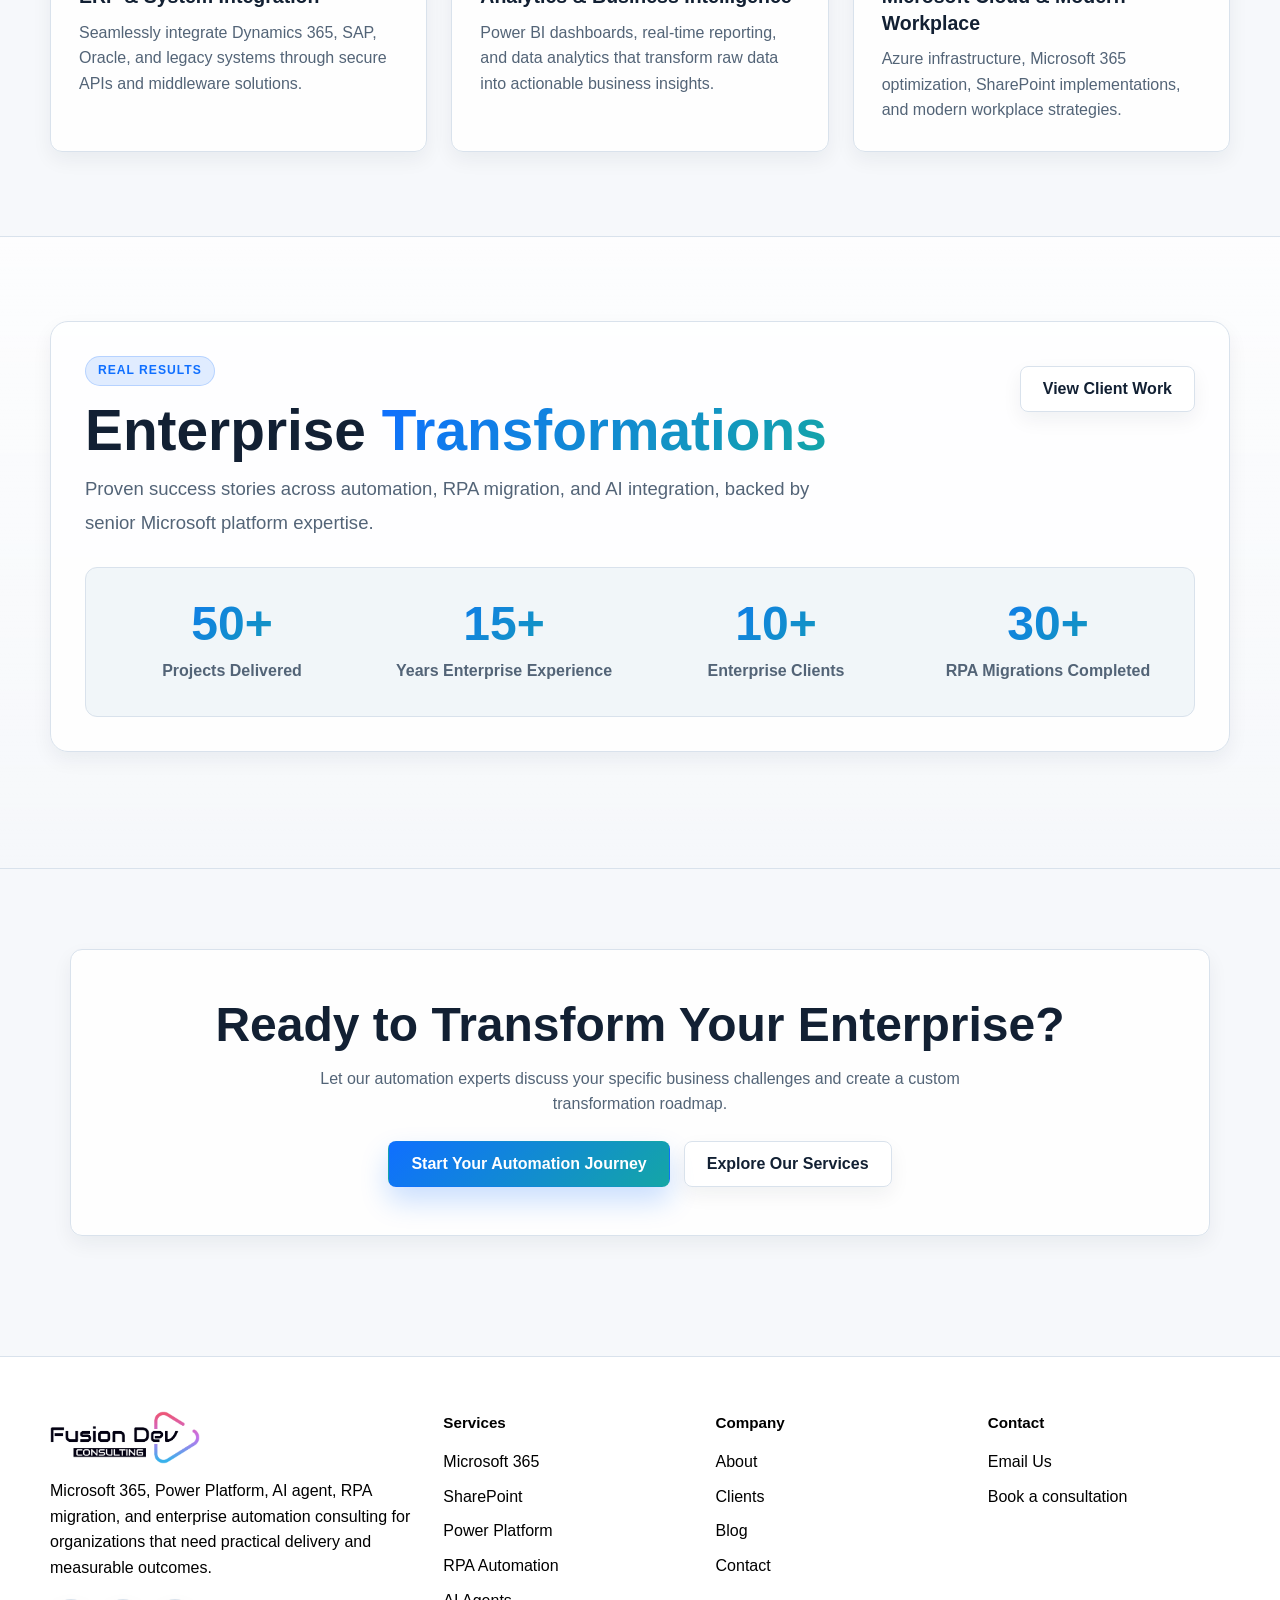
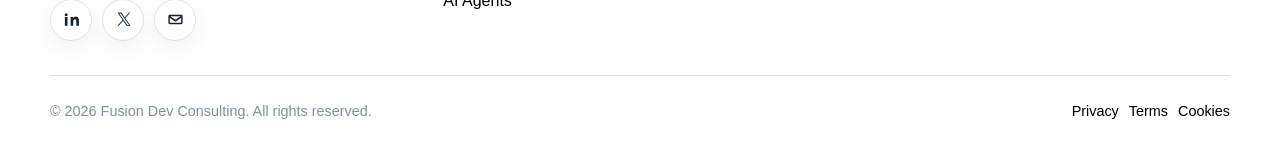
==== commit 2e16b3bc: "Update index.html" ====
--- a/index.html
+++ b/index.html
@@ -131,104 +131,8 @@
                         <div class="trust-label">RPA Migrations Completed</div>
                     </div>
                 </div>
-            </div>
+            </div>          
 
-            <div class="case-study-grid">
-                <div class="case-study-card">
-                    <span class="case-study-tag">RPA MIGRATION</span>
-                    <h3 class="case-study-title">Blue Prism to Power Automate Migration</h3>
-                    <p class="case-study-description">Migrated 30+ complex automation workflows from legacy RPA platform to Power Automate, reducing costs by 60% while improving scalability.</p>
-                    <div class="case-study-result">
-                        <div class="result-item">
-                            <div class="result-metric">60%</div>
-                            <div class="result-label">Cost Reduction</div>
-                        </div>
-                        <div class="result-item">
-                            <div class="result-metric">50+</div>
-                            <div class="result-label">Workflows Migrated</div>
-                        </div>
-                    </div>
-                </div>
-
-                <div class="case-study-card">
-                    <span class="case-study-tag">INVOICE AUTOMATION</span>
-                    <h3 class="case-study-title">Enterprise Invoice Processing Automation</h3>
-                    <p class="case-study-description">Implemented intelligent invoice processing with AI-powered data extraction, cutting processing time from 3 days to 4 hours.</p>
-                    <div class="case-study-result">
-                        <div class="result-item">
-                            <div class="result-metric">95%</div>
-                            <div class="result-label">Time Reduction</div>
-                        </div>
-                        <div class="result-item">
-                            <div class="result-metric">10K+</div>
-                            <div class="result-label">Invoices/Month</div>
-                        </div>
-                    </div>
-                </div>
-
-                <div class="case-study-card">
-                    <span class="case-study-tag">ERP INTEGRATION</span>
-                    <h3 class="case-study-title">SAP & Dynamics 365 Integration Platform</h3>
-                    <p class="case-study-description">Built a unified integration layer connecting SAP to Microsoft Dynamics 365, enabling real-time data synchronization across finance and supply chain.</p>
-                    <div class="case-study-result">
-                        <div class="result-item">
-                            <div class="result-metric">Real-time</div>
-                            <div class="result-label">Data Sync</div>
-                        </div>
-                        <div class="result-item">
-                            <div class="result-metric">5+</div>
-                            <div class="result-label">Systems Connected</div>
-                        </div>
-                    </div>
-                </div>
-
-                <div class="case-study-card">
-                    <span class="case-study-tag">AI COPILOT</span>
-                    <h3 class="case-study-title">HR Service Portal with AI Copilot</h3>
-                    <p class="case-study-description">Deployed an AI-powered employee service portal that reduced HR support tickets by 70% through intelligent query resolution.</p>
-                    <div class="case-study-result">
-                        <div class="result-item">
-                            <div class="result-metric">70%</div>
-                            <div class="result-label">Tickets Reduced</div>
-                        </div>
-                        <div class="result-item">
-                            <div class="result-metric">24/7</div>
-                            <div class="result-label">AI Availability</div>
-                        </div>
-                    </div>
-                </div>
-
-                <div class="case-study-card">
-                    <span class="case-study-tag">BANK RECONCILIATION</span>
-                    <h3 class="case-study-title">Bank Reconciliation Automation</h3>
-                    <p class="case-study-description">Automated daily bank reconciliation matching 15,000+ transactions daily with 99.9% accuracy, eliminating manual work.</p>
-                    <div class="case-study-result">
-                        <div class="result-item">
-                            <div class="result-metric">99.9%</div>
-                            <div class="result-label">Accuracy Rate</div>
-                        </div>
-                        <div class="result-item">
-                            <div class="result-metric">15K+</div>
-                            <div class="result-label">Transactions/Day</div>
-                        </div>
-                    </div>
-                </div>
-
-                <div class="case-study-card">
-                    <span class="case-study-tag">CUSTOM APP</span>
-                    <h3 class="case-study-title">Supply Chain Management Portal</h3>
-                    <p class="case-study-description">.NET/React application connecting 200+ suppliers with real-time inventory tracking and automated PO generation.</p>
-                    <div class="case-study-result">
-                        <div class="result-item">
-                            <div class="result-metric">200+</div>
-                            <div class="result-label">Suppliers Connected</div>
-                        </div>
-                        <div class="result-item">
-                            <div class="result-metric">40%</div>
-                            <div class="result-label">Process Faster</div>
-                        </div>
-                    </div>
-                </div>
             </div>
         </div>
     </section>
